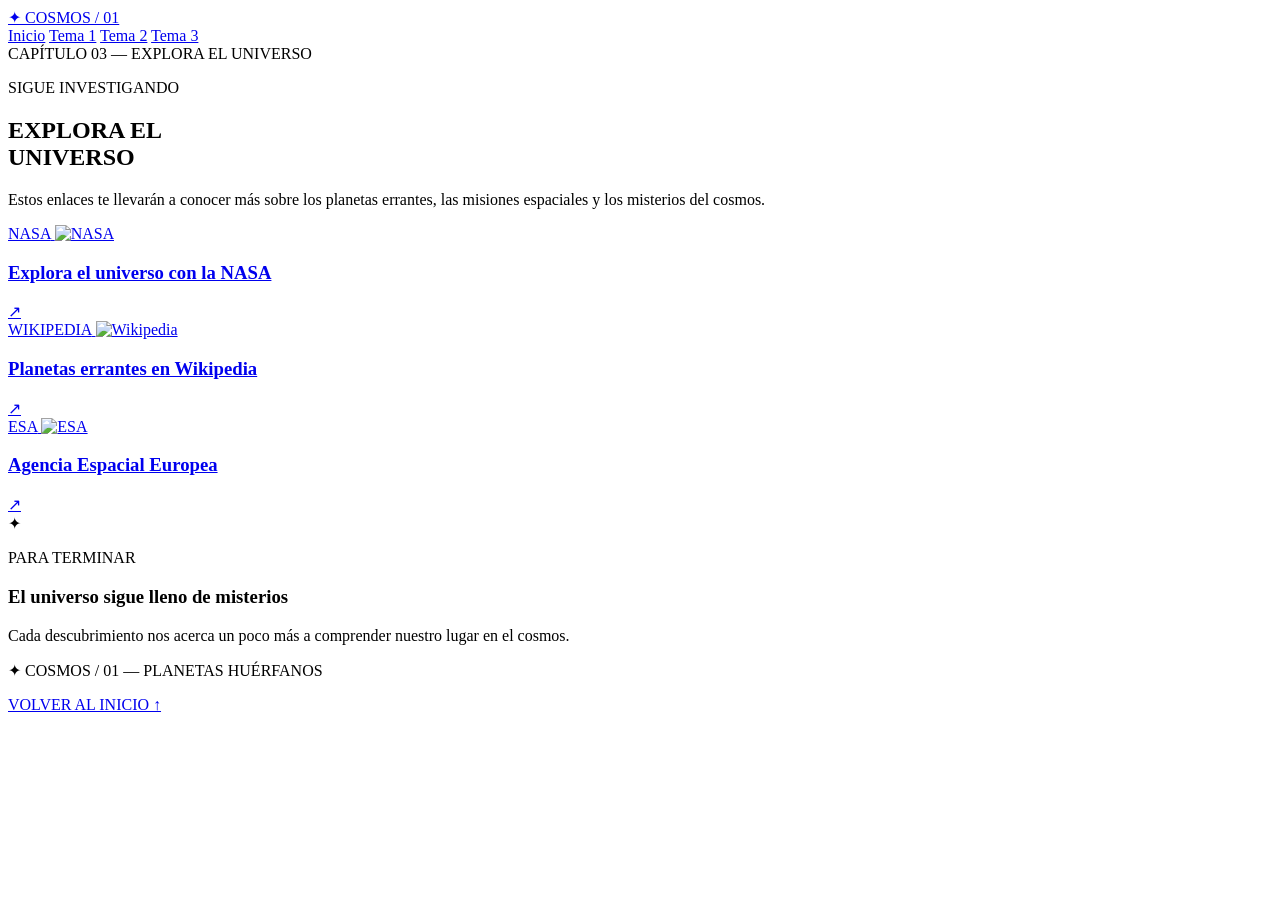
==== contactoeva.html @ beb0948b "Add files via upload" ====
<!DOCTYPE html>
<html lang="es">
<head>
<meta charset="UTF-8">
<meta name="viewport" content="width=device-width, initial-scale=1.0">

<title>Explora | Planetas Huérfanos</title>

<link href="https://fonts.googleapis.com/css2?family=Orbitron:wght@400;600;800&family=Montserrat:wght@400;500;700;800&display=swap" rel="stylesheet">
<link rel="stylesheet" href="estilos.css">
</head>
<body>

<header>
    <a class="logo" href="index.html">
        <span>✦</span> COSMOS / 01
    </a>

    <nav>
        <a href="index.html">Inicio</a>
        <a href="contenido.html">Tema 1</a>
        <a href="informacion.html">Tema 2</a>
        <a href="contacto.html">Tema 3</a>
    </nav>
</header>

<main>

<!-- =================================
     PARTE 4: EXPLORA EL UNIVERSO
================================= -->

<section class="seccion exploracion" id="explora">

    <div class="numero-seccion">
        CAPÍTULO 03 — EXPLORA EL UNIVERSO
    </div>

    <div class="titulo-seccion">

        <div>
            <p class="etiqueta">SIGUE INVESTIGANDO</p>

            <h2>
                EXPLORA EL<br>
                <span>UNIVERSO</span>
            </h2>
        </div>

        <p>
            Estos enlaces te llevarán a conocer más sobre
            los planetas errantes, las misiones espaciales
            y los misterios del cosmos.
        </p>

    </div>

    <div class="galeria-universo">

        <a class="tarjeta-universo" href="https://www.nasa.gov" target="_blank" rel="noopener">
            <span>NASA</span>
            <img src="https://images.unsplash.com/photo-1462331940025-496dfbfc7564?auto=format&fit=crop&w=1000&q=85" alt="NASA">
            <h3>Explora el universo con la NASA</h3>
            <div class="flecha">↗</div>
        </a>

        <a class="tarjeta-universo" href="https://es.wikipedia.org/wiki/Planeta_errante" target="_blank" rel="noopener">
            <span>WIKIPEDIA</span>
            <img src="https://images.unsplash.com/photo-1446776811953-b23d57bd21aa?auto=format&fit=crop&w=1000&q=85" alt="Wikipedia">
            <h3>Planetas errantes en Wikipedia</h3>
            <div class="flecha">↗</div>
        </a>

        <a class="tarjeta-universo" href="https://www.esa.int" target="_blank" rel="noopener">
            <span>ESA</span>
            <img src="https://images.unsplash.com/photo-1502134249126-9f3755a50d78?auto=format&fit=crop&w=1000&q=85" alt="ESA">
            <h3>Agencia Espacial Europea</h3>
            <div class="flecha">↗</div>
        </a>

    </div>

    <div class="bloque-final">
        <div class="estrellita">✦</div>

        <div class="mensaje">
            <p class="etiqueta">PARA TERMINAR</p>

            <h3>El universo sigue lleno de misterios</h3>

            <p>
                Cada descubrimiento nos acerca un poco más
                a comprender nuestro lugar en el cosmos.
            </p>
        </div>
    </div>

</section>

</main>

<footer>
    <p>✦ COSMOS / 01 — PLANETAS HUÉRFANOS</p>
    <a href="index.html">VOLVER AL INICIO ↑</a>
</footer>

</body>
</html>
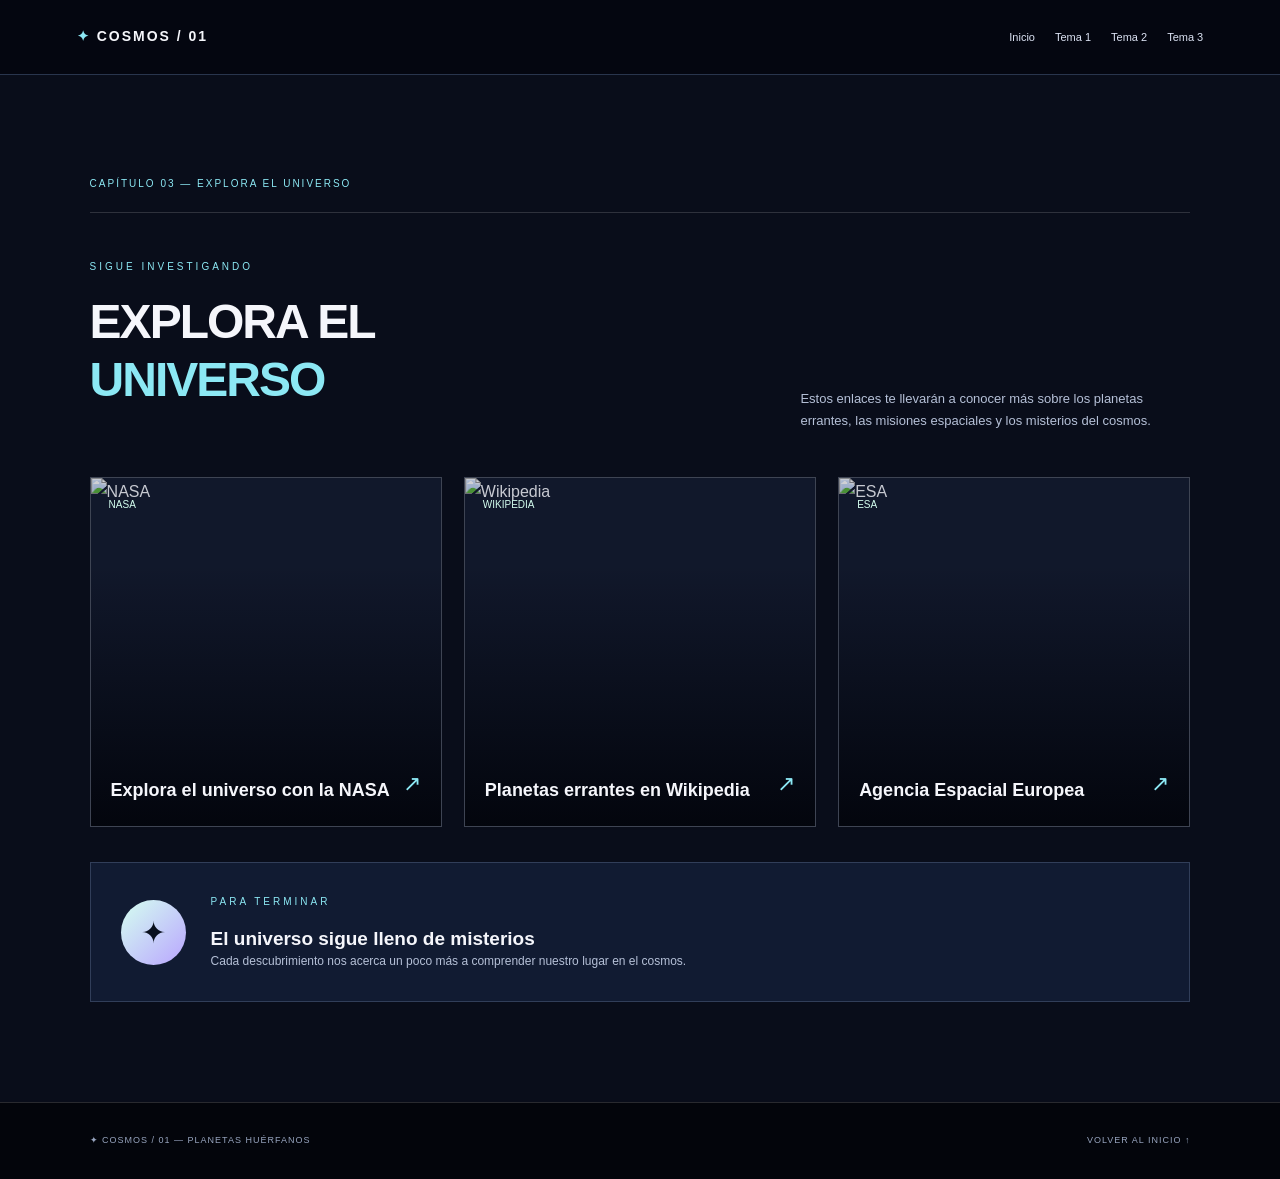
==== commit 4d0f988d: "Add files via upload" ====
--- a/contactoeva.html
+++ b/contactoeva.html
@@ -18,9 +18,9 @@
 
     <nav>
         <a href="index.html">Inicio</a>
-        <a href="contenido.html">Tema 1</a>
-        <a href="informacion.html">Tema 2</a>
-        <a href="contacto.html">Tema 3</a>
+        <a href="contenidoeva.html">Tema 1</a>
+        <a href="informacióneva.html">Tema 2</a>
+        <a href="contactoeva.html">Tema 3</a>
     </nav>
 </header>
 
--- a/estilos.css
+++ b/estilos.css
@@ -0,0 +1,781 @@
+/* =================================
+   PLANETAS HUÉRFANOS
+   DISEÑO ESPACIAL
+================================= */
+
+:root {
+    --fondo: #050711;
+    --azul: #8ce8f4;
+    --verde: #d5fff0;
+    --morado: #b9a5ff;
+    --blanco: #f5f6fb;
+    --gris: #b5c0d7;
+}
+
+* {
+    margin: 0;
+    padding: 0;
+    box-sizing: border-box;
+}
+
+html {
+    scroll-behavior: smooth;
+    scroll-padding-top: 85px;
+}
+
+body {
+    background: var(--fondo);
+    color: var(--blanco);
+    font-family: 'Montserrat', sans-serif;
+    line-height: 1.7;
+    overflow-x: hidden;
+}
+
+a {
+    color: inherit;
+    text-decoration: none;
+}
+
+img {
+    display: block;
+    width: 100%;
+    height: 100%;
+    object-fit: cover;
+}
+
+section {
+    scroll-margin-top: 75px;
+}
+
+.etiqueta {
+    color: var(--azul);
+    font-family: 'Orbitron', sans-serif;
+    font-size: 10px;
+    letter-spacing: 3px;
+    margin-bottom: 18px;
+}
+
+h1, h2, h3 {
+    line-height: 1.2;
+}
+
+/* ESTRELLAS DEL FONDO */
+
+body::before {
+    content: "";
+    position: fixed;
+    inset: 0;
+    z-index: -1;
+    pointer-events: none;
+
+    background:
+        radial-gradient(white 1px, transparent 1px),
+        radial-gradient(#8ce8f4 1px, transparent 1px),
+        radial-gradient(ellipse at 50% 50%, #101b39, #050711 75%);
+
+    background-size: 75px 75px, 125px 125px, 100% 100%;
+    background-position: 0 0, 35px 40px, center;
+}
+
+/* MENÚ SUPERIOR */
+
+header {
+    position: sticky;
+    top: 0;
+    z-index: 100;
+    min-height: 75px;
+    padding: 16px 6%;
+
+    display: flex;
+    justify-content: space-between;
+    align-items: center;
+    gap: 20px;
+
+    background: rgba(5, 7, 17, .92);
+    border-bottom: 1px solid #29354d;
+    backdrop-filter: blur(15px);
+}
+
+.logo {
+    font-family: 'Orbitron', sans-serif;
+    font-size: 14px;
+    font-weight: 800;
+    letter-spacing: 2px;
+    white-space: nowrap;
+}
+
+.logo span {
+    color: var(--azul);
+}
+
+nav {
+    display: flex;
+    flex-wrap: wrap;
+    justify-content: center;
+    gap: 20px;
+}
+
+nav a {
+    color: #dce3f4;
+    font-size: 11px;
+    transition: .3s;
+}
+
+nav a:hover {
+    color: var(--azul);
+}
+
+/* =================================
+   PARTE 1: PORTADA
+================================= */
+
+.portada {
+    min-height: 790px;
+    padding: 80px 7%;
+
+    display: grid;
+    grid-template-columns: 1.15fr .85fr;
+    align-items: center;
+    gap: 30px;
+
+    position: relative;
+    overflow: hidden;
+
+    background:
+        linear-gradient(90deg,
+            rgba(3, 5, 15, .96),
+            rgba(3, 5, 15, .65),
+            rgba(3, 5, 15, .35)),
+        url("https://images.unsplash.com/photo-1462331940025-496dfbfc7564?auto=format&fit=crop&w=1800&q=85")
+        center / cover;
+}
+
+.portada-texto {
+    position: relative;
+    z-index: 2;
+}
+
+.portada h1 {
+    font-family: 'Orbitron', sans-serif;
+    font-size: clamp(42px, 7vw, 94px);
+    font-weight: 800;
+    letter-spacing: -5px;
+    line-height: 1.12;
+}
+
+.portada h1 span {
+    background: linear-gradient(
+        90deg,
+        var(--verde),
+        var(--azul),
+        var(--morado)
+    );
+    background-clip: text;
+    -webkit-background-clip: text;
+    -webkit-text-fill-color: transparent;
+}
+
+.frase {
+    margin-top: 28px;
+    font-size: clamp(14px, 2vw, 21px);
+    font-weight: 800;
+    letter-spacing: 1px;
+}
+
+.descripcion-portada {
+    max-width: 530px;
+    color: #d0d7e8;
+    font-size: 14px;
+    margin-top: 22px;
+}
+
+.boton {
+    display: inline-block;
+    margin-top: 27px;
+    padding: 14px 22px;
+
+    background: var(--verde);
+    color: #08101e;
+    font-size: 11px;
+    font-weight: 800;
+    letter-spacing: 1px;
+
+    transition: .3s;
+}
+
+.boton:hover {
+    transform: translateY(-4px);
+    box-shadow: 0 0 25px #8ce8f455;
+}
+
+/* PLANETA ILUSTRADO */
+
+.escena-planeta {
+    position: relative;
+    min-height: 390px;
+    display: grid;
+    place-items: center;
+}
+
+.planeta {
+    width: clamp(170px, 24vw, 285px);
+    aspect-ratio: 1;
+    border-radius: 50%;
+    position: relative;
+    z-index: 2;
+
+    background:
+        radial-gradient(circle at 30% 25%,
+            #d7ffff 0%,
+            #84d4e9 10%,
+            #4266a1 35%,
+            #202849 65%,
+            #070b18 100%);
+
+    box-shadow:
+        inset -35px -15px 50px #02040b,
+        inset 10px 10px 30px #e4ffff77,
+        0 0 60px #6baaff55;
+
+    animation: flotar 6s ease-in-out infinite;
+}
+
+.anillo {
+    position: absolute;
+    width: 125%;
+    height: 36%;
+    border: 3px solid #c2efff99;
+    border-radius: 50%;
+    transform: rotate(-25deg);
+}
+
+.orbita {
+    position: absolute;
+    width: 95%;
+    aspect-ratio: 1;
+    border: 1px solid #a9c5ff55;
+    border-radius: 50%;
+    transform: scaleY(.55) rotate(25deg);
+}
+
+.escena-planeta small {
+    position: absolute;
+    bottom: 4px;
+    color: var(--azul);
+    font-family: 'Orbitron', sans-serif;
+    font-size: 10px;
+    letter-spacing: 3px;
+}
+
+@keyframes flotar {
+    0%, 100% { transform: translateY(0); }
+    50% { transform: translateY(-15px); }
+}
+
+/* MENÚ DEL TEMARIO */
+
+.temario {
+    grid-column: 1 / -1;
+    display: flex;
+    justify-content: center;
+    align-items: center;
+    flex-wrap: wrap;
+    gap: 12px;
+    margin-top: 30px;
+}
+
+.temario h3 {
+    width: 100%;
+    text-align: center;
+    font-family: 'Orbitron', sans-serif;
+    font-size: 13px;
+    letter-spacing: 3px;
+    margin-bottom: 8px;
+}
+
+.temario a {
+    padding: 12px 20px;
+    border: 1px solid #d5e8ff55;
+    border-radius: 30px;
+    background: #111b33cc;
+    font-size: 11px;
+    transition: .3s;
+}
+
+.temario a:hover {
+    background: var(--azul);
+    color: #08101e;
+    transform: translateY(-4px);
+}
+
+/* SECCIONES GENERALES */
+
+.seccion {
+    padding: 100px 7%;
+    position: relative;
+}
+
+.numero-seccion {
+    padding-bottom: 20px;
+    margin-bottom: 45px;
+    border-bottom: 1px solid #ffffff26;
+
+    color: var(--azul);
+    font-family: 'Orbitron', sans-serif;
+    font-size: 10px;
+    letter-spacing: 2px;
+}
+
+/* =================================
+   PARTE 2: QUÉ SON
+================================= */
+
+.definicion {
+    background: linear-gradient(
+        135deg,
+        #0d1c35,
+        #101c34 55%,
+        #080b17
+    );
+}
+
+.dos-columnas {
+    display: grid;
+    grid-template-columns: 1fr 1fr;
+    align-items: center;
+    gap: 65px;
+}
+
+.galeria {
+    min-height: 440px;
+    position: relative;
+}
+
+.marco {
+    padding: 12px;
+    background: #d9e9f6;
+    box-shadow: 0 20px 50px #0007;
+    overflow: hidden;
+}
+
+.marco img {
+    transition: transform .6s;
+}
+
+.marco:hover img {
+    transform: scale(1.08);
+}
+
+.marco-grande {
+    position: absolute;
+    width: 82%;
+    height: 315px;
+    top: 20px;
+    left: 2%;
+    transform: rotate(-5deg);
+}
+
+.marco-pequeno {
+    position: absolute;
+    width: 55%;
+    height: 180px;
+    right: 0;
+    bottom: 0;
+    transform: rotate(5deg);
+    border: 4px solid #91b9dc;
+}
+
+.texto-seccion h2,
+.titulo-seccion h2 {
+    font-family: 'Orbitron', sans-serif;
+    font-size: clamp(27px, 4vw, 48px);
+    letter-spacing: -2px;
+    margin-bottom: 24px;
+}
+
+.texto-seccion h2 span,
+.titulo-seccion h2 span {
+    color: var(--azul);
+}
+
+.texto-seccion > p:not(.etiqueta) {
+    color: var(--gris);
+    font-size: 13px;
+    margin-bottom: 18px;
+}
+
+.dato {
+    display: flex;
+    align-items: flex-start;
+    gap: 16px;
+    margin-top: 25px;
+    padding: 20px 0;
+    border-top: 1px solid #ffffff26;
+    border-bottom: 1px solid #ffffff26;
+}
+
+.dato .simbolo {
+    color: var(--morado);
+    font-size: 32px;
+}
+
+.dato h3 {
+    font-size: 16px;
+}
+
+.dato p {
+    color: var(--gris);
+    font-size: 12px;
+    margin-top: 7px;
+}
+
+/* =================================
+   PARTE 3: CÓMO NACEN
+================================= */
+
+.origen {
+    background:
+        radial-gradient(ellipse at 50% 0%,
+            #17213c,
+            #050711 70%);
+}
+
+.titulo-seccion {
+    display: flex;
+    justify-content: space-between;
+    align-items: end;
+    gap: 35px;
+    margin-bottom: 45px;
+}
+
+.titulo-seccion > p {
+    max-width: 390px;
+    color: var(--gris);
+    font-size: 13px;
+}
+
+.tarjetas {
+    display: grid;
+    grid-template-columns: 1fr 1fr;
+    gap: 28px;
+}
+
+.tarjeta {
+    background: #10182b;
+    border: 1px solid #b8d6ff30;
+    transition: .35s;
+}
+
+.tarjeta:hover {
+    transform: translateY(-7px);
+    border-color: var(--azul);
+    box-shadow: 0 15px 40px #0005;
+}
+
+.imagen-tarjeta {
+    height: 260px;
+    position: relative;
+    overflow: hidden;
+}
+
+.imagen-tarjeta img {
+    transition: transform .7s;
+}
+
+.tarjeta:hover .imagen-tarjeta img {
+    transform: scale(1.08);
+}
+
+.numero {
+    position: absolute;
+    top: 18px;
+    left: 18px;
+    padding: 9px 13px;
+    background: var(--verde);
+    color: #07101e;
+    font-family: 'Orbitron', sans-serif;
+    font-weight: 800;
+}
+
+.tarjeta-contenido {
+    padding: 28px;
+}
+
+.tarjeta-contenido h3 {
+    font-size: 22px;
+    margin-bottom: 15px;
+}
+
+.tarjeta-contenido > p:not(.etiqueta) {
+    color: var(--gris);
+    font-size: 13px;
+}
+
+.pie-tarjeta {
+    margin-top: 22px;
+    padding-top: 15px;
+    border-top: 1px solid #ffffff26;
+    color: var(--azul);
+    font-family: 'Orbitron', sans-serif;
+    font-size: 9px;
+    letter-spacing: 1px;
+}
+
+.nota {
+    margin-top: 28px;
+    padding: 20px;
+    border-left: 3px solid var(--morado);
+    background: #b9a5ff10;
+    color: #c4cce0;
+    font-size: 12px;
+}
+
+/* =================================
+   PARTE 4: EXPLORA EL UNIVERSO
+================================= */
+
+.exploracion {
+    background: #090d1a;
+}
+
+.galeria-universo {
+    display: grid;
+    grid-template-columns: repeat(3, 1fr);
+    gap: 22px;
+}
+
+.tarjeta-universo {
+    height: 350px;
+    display: block;
+    position: relative;
+    overflow: hidden;
+    border: 1px solid #ffffff30;
+    background: #11182b;
+    cursor: pointer;
+}
+
+.tarjeta-universo::after {
+    content: "";
+    position: absolute;
+    inset: 0;
+    background: linear-gradient(
+        0deg,
+        #02040bed,
+        transparent 75%
+    );
+}
+
+.tarjeta-universo img {
+    opacity: .8;
+    transition: transform .7s, opacity .4s;
+}
+
+.tarjeta-universo:hover img,
+.tarjeta-universo:focus img {
+    transform: scale(1.12);
+    opacity: 1;
+}
+
+.tarjeta-universo span,
+.tarjeta-universo h3,
+.tarjeta-universo .flecha {
+    position: absolute;
+    z-index: 2;
+}
+
+.tarjeta-universo span {
+    top: 18px;
+    left: 18px;
+    color: var(--verde);
+    font-family: 'Orbitron', sans-serif;
+    font-size: 10px;
+}
+
+.tarjeta-universo h3 {
+    left: 20px;
+    right: 15px;
+    bottom: 25px;
+    font-size: 18px;
+}
+
+.tarjeta-universo .flecha {
+    right: 20px;
+    bottom: 24px;
+    color: var(--azul);
+    font-size: 22px;
+}
+
+/* BLOQUE FINAL */
+
+.bloque-final {
+    display: flex;
+    align-items: center;
+    gap: 25px;
+    margin-top: 35px;
+    padding: 30px;
+    background: #111b32;
+    border: 1px solid #b8d6ff30;
+}
+
+.estrellita {
+    width: 65px;
+    height: 65px;
+    flex-shrink: 0;
+    display: grid;
+    place-items: center;
+    border-radius: 50%;
+    background: linear-gradient(135deg, var(--verde), var(--morado));
+    color: #09101e;
+    font-size: 30px;
+}
+
+.bloque-final .mensaje {
+    flex: 1;
+}
+
+.bloque-final h3 {
+    font-size: 19px;
+}
+
+.bloque-final p:not(.etiqueta) {
+    color: var(--gris);
+    font-size: 12px;
+}
+
+/* PIE DE PÁGINA */
+
+footer {
+    padding: 30px 7%;
+    display: flex;
+    align-items: center;
+    justify-content: space-between;
+    gap: 20px;
+    flex-wrap: wrap;
+    background: #03050b;
+    border-top: 1px solid #ffffff26;
+}
+
+footer p,
+footer a:last-child {
+    color: #98a5bf;
+    font-size: 9px;
+    letter-spacing: 1px;
+}
+
+/* DISEÑO PARA IPAD Y CELULAR */
+
+@media (max-width: 850px) {
+    header {
+        flex-direction: column;
+    }
+
+    .portada {
+        grid-template-columns: 1fr;
+        padding: 65px 6%;
+    }
+
+    .escena-planeta {
+        min-height: 330px;
+    }
+
+    .planeta {
+        width: 210px;
+    }
+
+    .temario {
+        grid-column: auto;
+    }
+
+    .dos-columnas {
+        gap: 35px;
+    }
+
+    .galeria {
+        min-height: 360px;
+    }
+
+    .marco-grande {
+        height: 265px;
+    }
+
+    .marco-pequeno {
+        height: 150px;
+    }
+
+    .titulo-seccion {
+        display: block;
+    }
+
+    .titulo-seccion > p {
+        margin-top: 15px;
+    }
+
+    .galeria-universo {
+        grid-template-columns: 1fr 1fr;
+    }
+}
+
+@media (max-width: 560px) {
+    nav {
+        gap: 12px;
+    }
+
+    nav a {
+        font-size: 10px;
+    }
+
+    .portada h1 {
+        font-size: 42px;
+        letter-spacing: -2px;
+    }
+
+    .frase {
+        font-size: 14px;
+    }
+
+    .seccion {
+        padding: 65px 6%;
+    }
+
+    .dos-columnas,
+    .tarjetas,
+    .galeria-universo {
+        grid-template-columns: 1fr;
+    }
+
+    .texto-seccion h2,
+    .titulo-seccion h2 {
+        font-size: 29px;
+        letter-spacing: -1px;
+    }
+
+    .imagen-tarjeta {
+        height: 230px;
+    }
+
+    .tarjeta-universo {
+        height: 280px;
+    }
+
+    .bloque-final {
+        flex-wrap: wrap;
+        padding: 20px;
+    }
+
+    .bloque-final .mensaje {
+        flex-basis: calc(100% - 90px);
+    }
+
+    footer {
+        flex-direction: column;
+        text-align: center;
+    }
+}
+
+@media (prefers-reduced-motion: reduce) {
+    *, *::before, *::after {
+        animation: none !important;
+        transition: none !important;
+        scroll-behavior: auto;
+    }
+}
